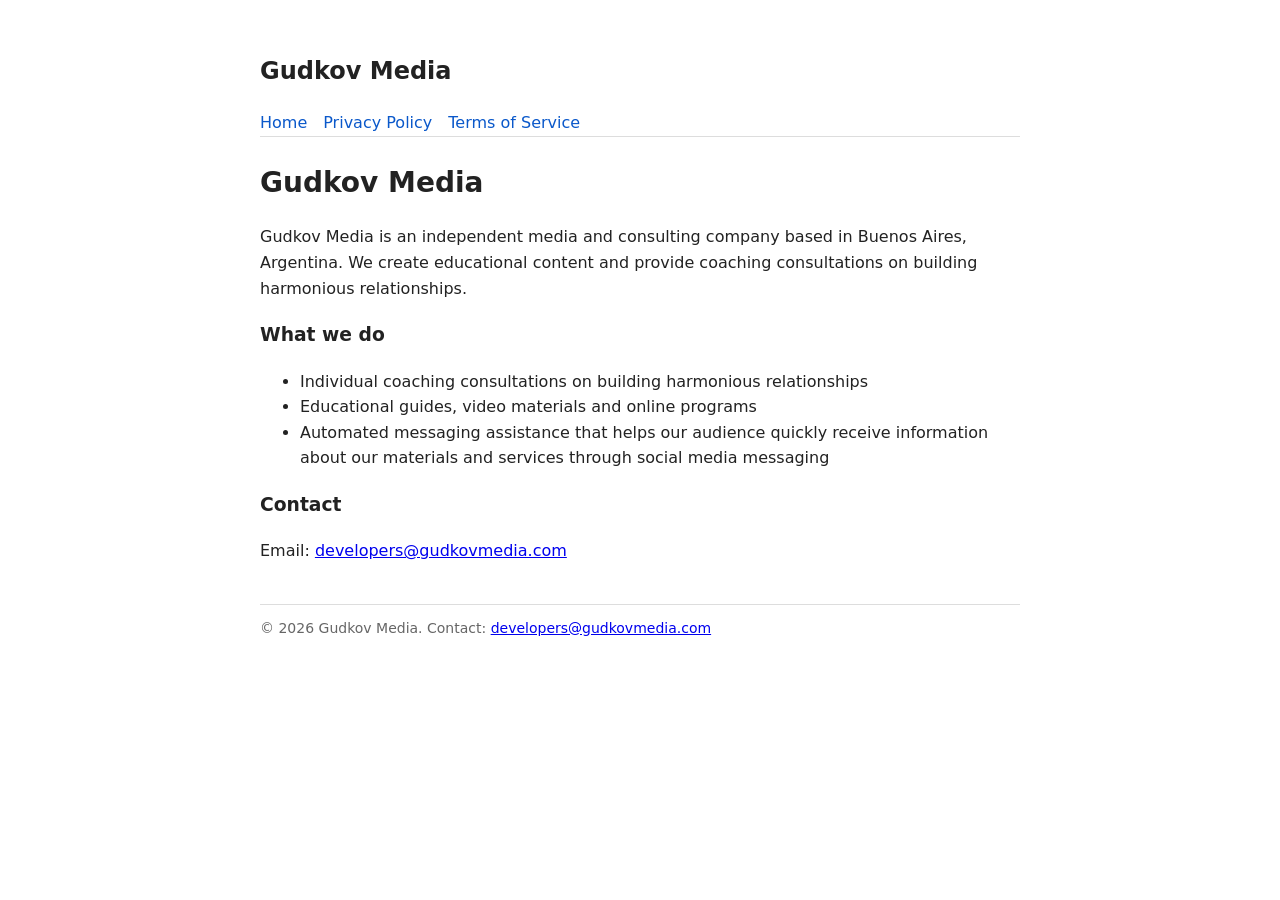
==== index.html @ 60f1e08b "Gudkov Media site" ====
<!doctype html><html lang="en"><head><meta charset="utf-8"><meta name="viewport" content="width=device-width,initial-scale=1"><title>Gudkov Media</title><style>body{font-family:system-ui,Arial,sans-serif;max-width:760px;margin:0 auto;padding:32px 20px;line-height:1.6;color:#222}header{border-bottom:1px solid #ddd;margin-bottom:24px}nav a{margin-right:16px;color:#0a58ca;text-decoration:none}footer{border-top:1px solid #ddd;margin-top:40px;padding-top:12px;font-size:14px;color:#666}h1{font-size:28px}</style></head><body><header><h2>Gudkov Media</h2><nav><a href="/">Home</a><a href="/privacy.html">Privacy Policy</a><a href="/terms.html">Terms of Service</a></nav></header>
<h1>Gudkov Media</h1>
<p>Gudkov Media is an independent media and consulting company based in Buenos Aires, Argentina. We create educational content and provide coaching consultations on building harmonious relationships.</p>
<h3>What we do</h3>
<ul><li>Individual coaching consultations on building harmonious relationships</li>
<li>Educational guides, video materials and online programs</li>
<li>Automated messaging assistance that helps our audience quickly receive information about our materials and services through social media messaging</li></ul>
<h3>Contact</h3>
<p>Email: <a href="mailto:developers@gudkovmedia.com">developers@gudkovmedia.com</a></p>
<footer>&copy; 2026 Gudkov Media. Contact: <a href="mailto:developers@gudkovmedia.com">developers@gudkovmedia.com</a></footer></body></html>
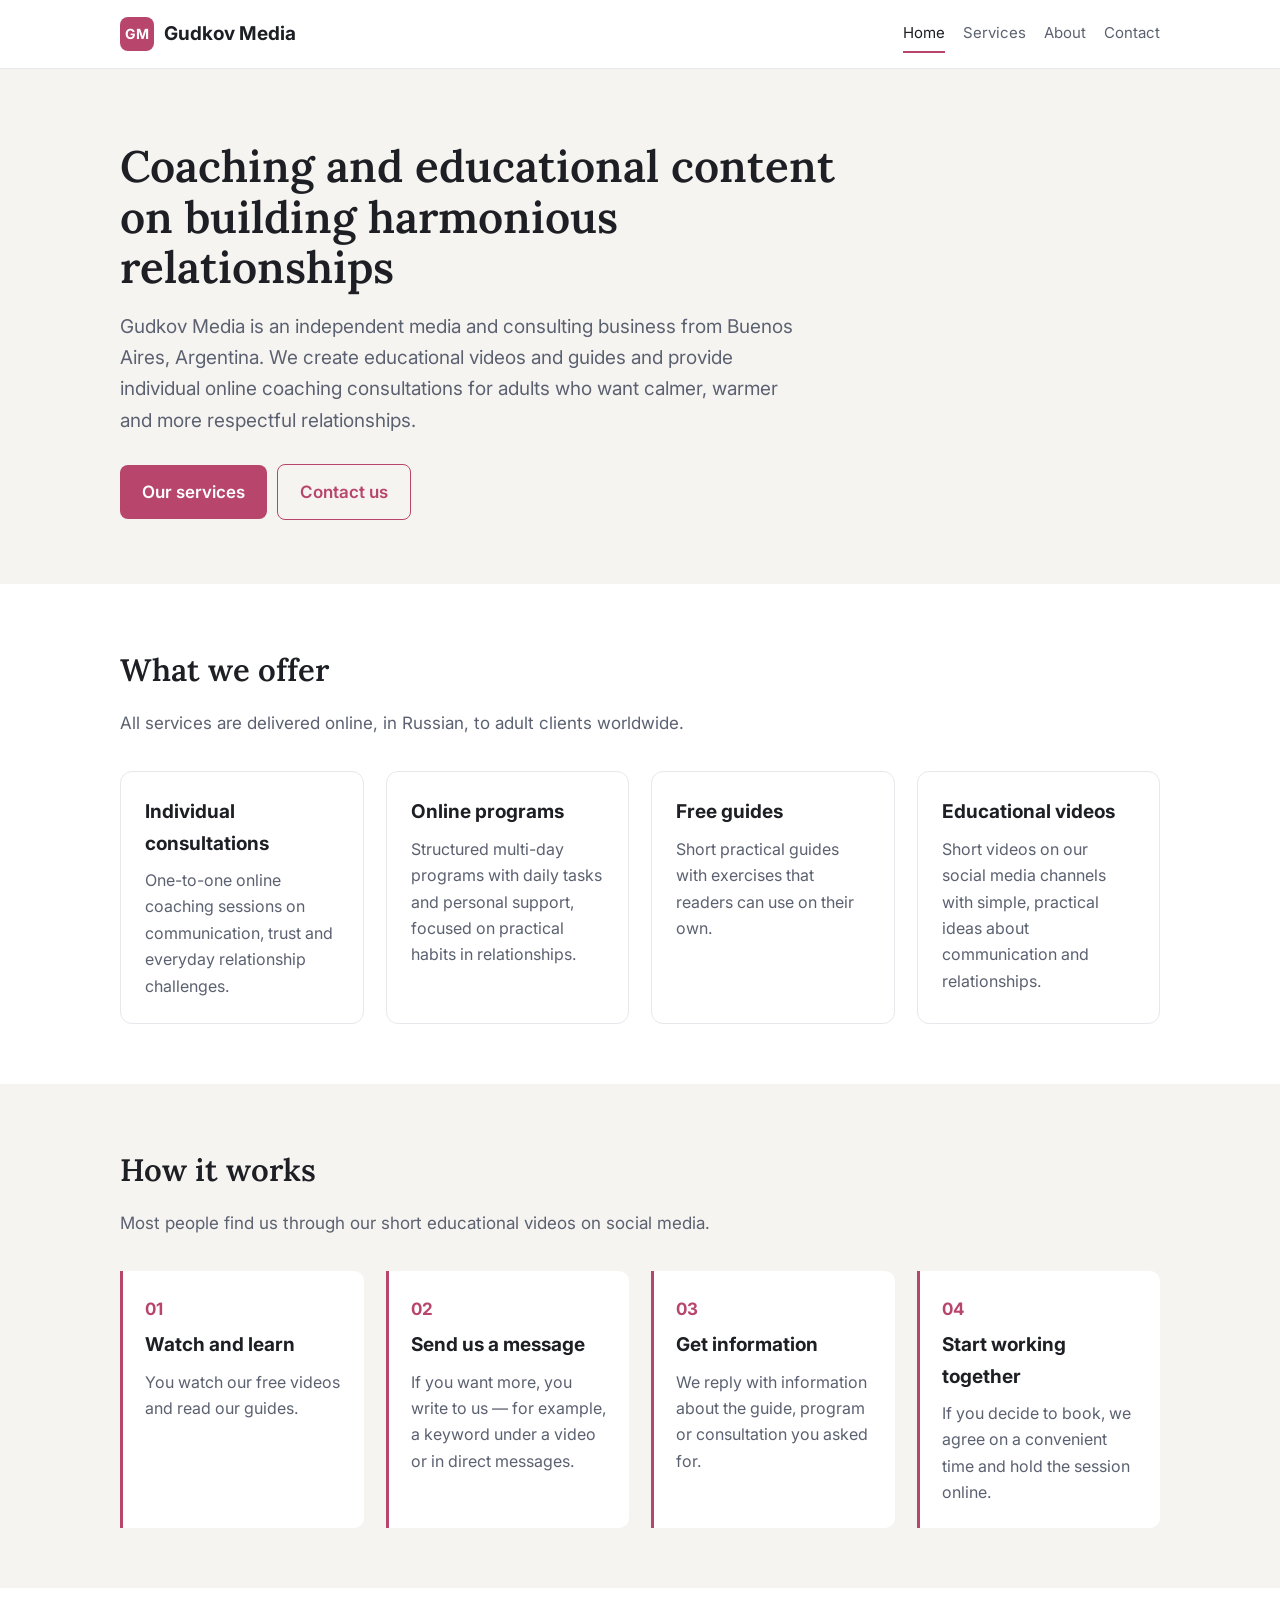
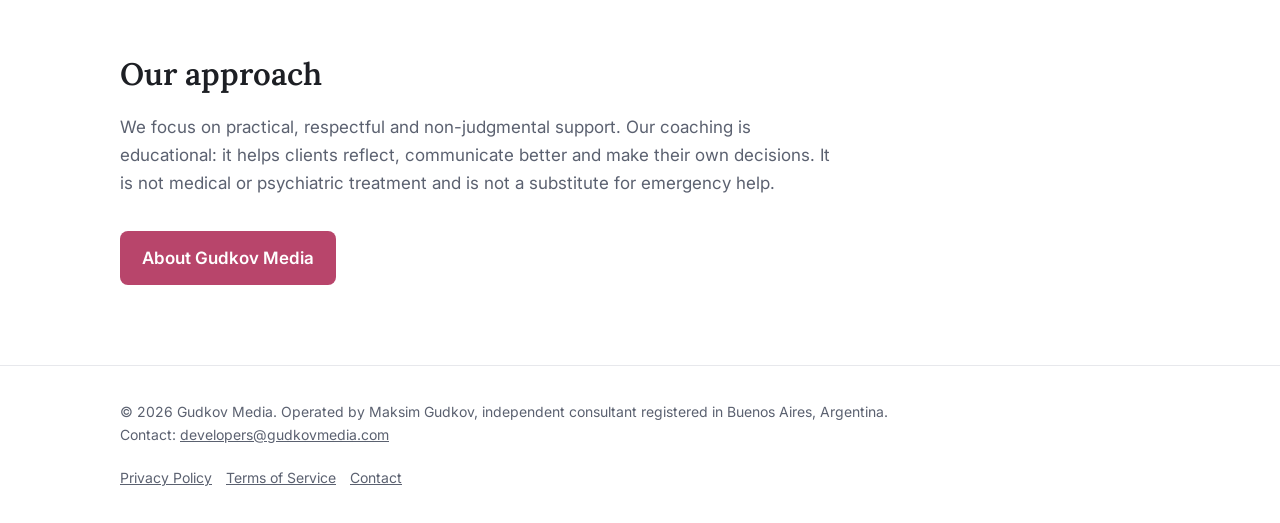
==== commit bee8bb25: "Full company website: services, about, contact, updated policies" ====
--- a/index.html
+++ b/index.html
@@ -1,10 +1,47 @@
-<!doctype html><html lang="en"><head><meta charset="utf-8"><meta name="viewport" content="width=device-width,initial-scale=1"><title>Gudkov Media</title><style>body{font-family:system-ui,Arial,sans-serif;max-width:760px;margin:0 auto;padding:32px 20px;line-height:1.6;color:#222}header{border-bottom:1px solid #ddd;margin-bottom:24px}nav a{margin-right:16px;color:#0a58ca;text-decoration:none}footer{border-top:1px solid #ddd;margin-top:40px;padding-top:12px;font-size:14px;color:#666}h1{font-size:28px}</style></head><body><header><h2>Gudkov Media</h2><nav><a href="/">Home</a><a href="/privacy.html">Privacy Policy</a><a href="/terms.html">Terms of Service</a></nav></header>
-<h1>Gudkov Media</h1>
-<p>Gudkov Media is an independent media and consulting company based in Buenos Aires, Argentina. We create educational content and provide coaching consultations on building harmonious relationships.</p>
-<h3>What we do</h3>
-<ul><li>Individual coaching consultations on building harmonious relationships</li>
-<li>Educational guides, video materials and online programs</li>
-<li>Automated messaging assistance that helps our audience quickly receive information about our materials and services through social media messaging</li></ul>
-<h3>Contact</h3>
-<p>Email: <a href="mailto:developers@gudkovmedia.com">developers@gudkovmedia.com</a></p>
-<footer>&copy; 2026 Gudkov Media. Contact: <a href="mailto:developers@gudkovmedia.com">developers@gudkovmedia.com</a></footer></body></html>
+<!doctype html>
+<html lang="en"><head><meta charset="utf-8"><meta name="viewport" content="width=device-width,initial-scale=1">
+<title>Gudkov Media — Coaching on building harmonious relationships</title><meta name="description" content="Gudkov Media provides online coaching consultations, programs and educational content on building harmonious relationships.">
+<link rel="preconnect" href="https://fonts.googleapis.com"><link rel="preconnect" href="https://fonts.gstatic.com" crossorigin>
+<link href="https://fonts.googleapis.com/css2?family=Inter:wght@400;600;700&family=Lora:wght@600&display=swap" rel="stylesheet">
+<link rel="stylesheet" href="/style.css"><link rel="icon" href="/favicon.png">
+</head><body>
+<header><div class="wrap bar"><a class="logo" href="/"><span class="mark">GM</span>Gudkov Media</a><nav><a href="/" class="on">Home</a><a href="/services.html" class="">Services</a><a href="/about.html" class="">About</a><a href="/contact.html" class="">Contact</a></nav></div></header>
+<main>
+<div class="hero"><div class="wrap">
+<h1>Coaching and educational content on building harmonious relationships</h1>
+<p>Gudkov Media is an independent media and consulting business from Buenos Aires, Argentina. We create educational videos and guides and provide individual online coaching consultations for adults who want calmer, warmer and more respectful relationships.</p>
+<a class="btn" href="/services.html">Our services</a><a class="btn ghost" href="/contact.html">Contact us</a>
+</div></div>
+
+<section><div class="wrap">
+<h2>What we offer</h2>
+<p class="lead">All services are delivered online, in Russian, to adult clients worldwide.</p>
+<div class="grid">
+<div class="card"><h3>Individual consultations</h3><p>One-to-one online coaching sessions on communication, trust and everyday relationship challenges.</p></div>
+<div class="card"><h3>Online programs</h3><p>Structured multi-day programs with daily tasks and personal support, focused on practical habits in relationships.</p></div>
+<div class="card"><h3>Free guides</h3><p>Short practical guides with exercises that readers can use on their own.</p></div>
+<div class="card"><h3>Educational videos</h3><p>Short videos on our social media channels with simple, practical ideas about communication and relationships.</p></div>
+</div></div></section>
+
+<section class="alt"><div class="wrap">
+<h2>How it works</h2>
+<p class="lead">Most people find us through our short educational videos on social media.</p>
+<div class="steps">
+<div class="step"><h3>Watch and learn</h3><p>You watch our free videos and read our guides.</p></div>
+<div class="step"><h3>Send us a message</h3><p>If you want more, you write to us — for example, a keyword under a video or in direct messages.</p></div>
+<div class="step"><h3>Get information</h3><p>We reply with information about the guide, program or consultation you asked for.</p></div>
+<div class="step"><h3>Start working together</h3><p>If you decide to book, we agree on a convenient time and hold the session online.</p></div>
+</div></div></section>
+
+<section><div class="wrap">
+<h2>Our approach</h2>
+<p class="lead">We focus on practical, respectful and non-judgmental support. Our coaching is educational: it helps clients reflect, communicate better and make their own decisions. It is not medical or psychiatric treatment and is not a substitute for emergency help.</p>
+<a class="btn" href="/about.html">About Gudkov Media</a>
+</div></section>
+
+</main>
+<footer><div class="wrap fgrid">
+<div>&copy; 2026 Gudkov Media. Operated by Maksim Gudkov, independent consultant registered in Buenos Aires, Argentina.<br>Contact: <a href="mailto:developers@gudkovmedia.com">developers@gudkovmedia.com</a></div>
+<div><a href="/privacy.html">Privacy Policy</a><a href="/terms.html">Terms of Service</a><a href="/contact.html">Contact</a></div>
+</div></footer>
+</body></html>
--- a/style.css
+++ b/style.css
@@ -0,0 +1,43 @@
+
+:root{--ink:#1d1f24;--muted:#5b6170;--line:#e7e8ec;--bg:#ffffff;--soft:#f6f4f1;--accent:#b8456b;--accent-ink:#ffffff}
+*{box-sizing:border-box;margin:0;padding:0}
+body{font-family:'Inter',system-ui,-apple-system,Segoe UI,Roboto,Arial,sans-serif;color:var(--ink);background:var(--bg);line-height:1.65;font-size:17px}
+a{color:var(--accent)}
+.wrap{max-width:1080px;margin:0 auto;padding:0 20px}
+header{border-bottom:1px solid var(--line);background:#fff;position:sticky;top:0;z-index:5}
+.bar{display:flex;align-items:center;justify-content:space-between;gap:16px;min-height:68px;flex-wrap:wrap}
+.logo{display:flex;align-items:center;gap:10px;font-weight:700;font-size:19px;color:var(--ink);text-decoration:none}
+.logo span.mark{width:34px;height:34px;border-radius:8px;background:var(--accent);color:#fff;display:flex;align-items:center;justify-content:center;font-size:14px;letter-spacing:.5px}
+nav{display:flex;gap:18px;flex-wrap:wrap}
+nav a{color:var(--muted);text-decoration:none;font-size:15px;padding:6px 0}
+nav a.on,nav a:hover{color:var(--ink);border-bottom:2px solid var(--accent)}
+.hero{background:var(--soft);padding:72px 0 64px}
+.hero h1{font-family:'Lora',Georgia,serif;font-size:44px;line-height:1.15;max-width:760px;margin-bottom:18px;font-weight:600}
+.hero p{font-size:19px;color:var(--muted);max-width:680px;margin-bottom:28px}
+.btn{display:inline-block;background:var(--accent);color:var(--accent-ink);padding:13px 22px;border-radius:8px;text-decoration:none;font-weight:600}
+.btn.ghost{background:transparent;color:var(--accent);border:1.5px solid var(--accent);margin-left:10px}
+section{padding:60px 0}
+section.alt{background:var(--soft)}
+h2{font-family:'Lora',Georgia,serif;font-size:31px;margin-bottom:14px;font-weight:600}
+h3{font-size:19px;margin-bottom:8px}
+.lead{color:var(--muted);max-width:720px;margin-bottom:34px}
+.grid{display:grid;grid-template-columns:repeat(auto-fit,minmax(240px,1fr));gap:22px}
+.card{border:1px solid var(--line);border-radius:12px;padding:24px;background:#fff}
+.card p{color:var(--muted);font-size:16px}
+.steps{counter-reset:s;display:grid;grid-template-columns:repeat(auto-fit,minmax(220px,1fr));gap:22px}
+.step{position:relative;padding:24px 22px 22px 22px;border-left:3px solid var(--accent);background:#fff;border-radius:0 10px 10px 0}
+.step:before{counter-increment:s;content:"0" counter(s);font-weight:700;color:var(--accent);display:block;margin-bottom:6px}
+.step p{color:var(--muted);font-size:16px}
+.page{padding:56px 0 40px}
+.page h1{font-family:'Lora',Georgia,serif;font-size:38px;margin-bottom:10px;font-weight:600}
+.page h2{font-size:24px;margin:34px 0 10px}
+.page p,.page li{color:#363a44;margin-bottom:12px}
+.page ul{padding-left:22px}
+.note{font-size:14px;color:var(--muted)}
+.contact-box{border:1px solid var(--line);border-radius:12px;padding:28px;max-width:620px;background:#fff}
+.contact-box dt{font-weight:600;margin-top:14px}
+.contact-box dd{color:var(--muted)}
+footer{border-top:1px solid var(--line);padding:34px 0;margin-top:20px;font-size:14px;color:var(--muted)}
+.fgrid{display:flex;justify-content:space-between;gap:20px;flex-wrap:wrap}
+footer a{color:var(--muted);margin-right:14px}
+@media (max-width:640px){.hero h1{font-size:32px}.hero{padding:48px 0}h2{font-size:26px}.btn.ghost{margin:10px 0 0 0}nav{gap:12px}}
